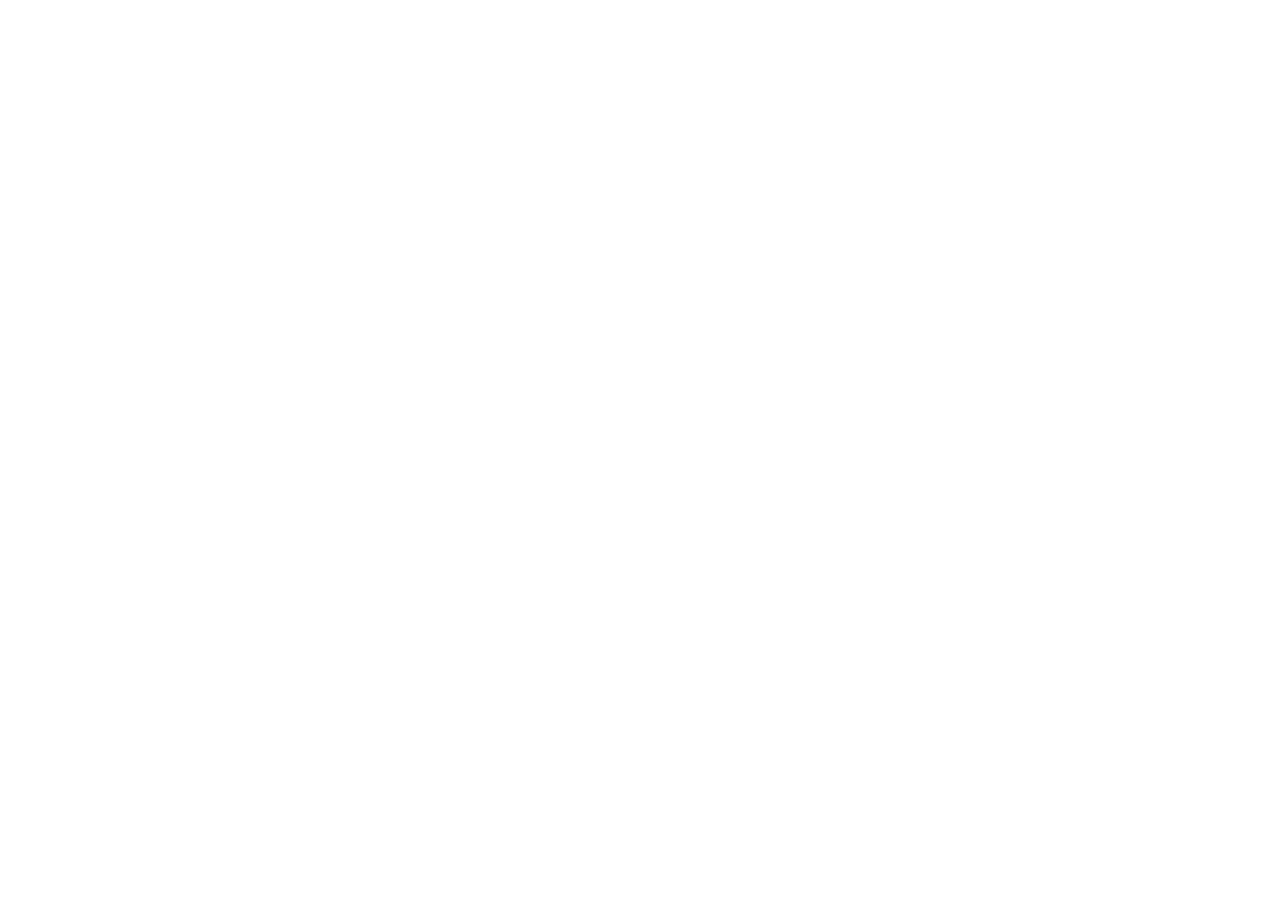
==== index.html @ 98f33b3a "first commit" ====
<!DOCTYPE html>
<html lang="en">
<head>
    <meta charset="UTF-8">
    <meta http-equiv="X-UA-Compatible" content="IE=edge">
    <meta name="viewport" content="width=device-width, initial-scale=1.0">
    <title>Document</title>
    <link rel="stylesheet" href="style.css">
</head>
<body>
    
</body>
</html>
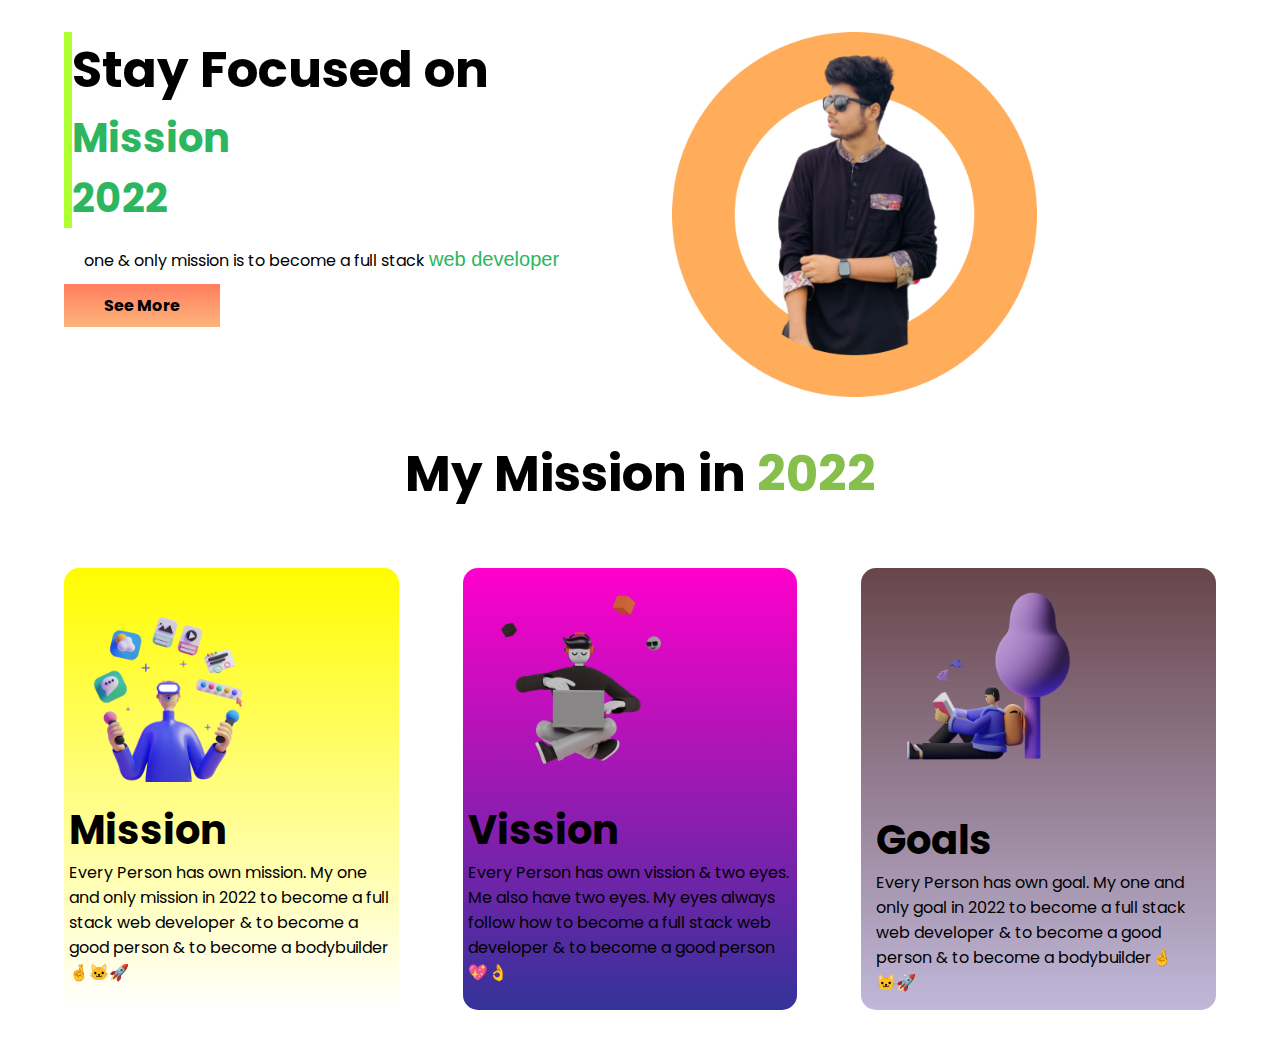
==== commit fb8ec0a9: "second step done" ====
--- a/index.html
+++ b/index.html
@@ -1,13 +1,55 @@
 <!DOCTYPE html>
 <html lang="en">
+
 <head>
     <meta charset="UTF-8">
     <meta http-equiv="X-UA-Compatible" content="IE=edge">
     <meta name="viewport" content="width=device-width, initial-scale=1.0">
     <title>Document</title>
+    <link rel="preconnect" href="https://fonts.googleapis.com">
+    <link rel="preconnect" href="https://fonts.gstatic.com" crossorigin>
+    <link href="https://fonts.googleapis.com/css2?family=Poppins:wght@200;400;500;900&display=swap" rel="stylesheet">
     <link rel="stylesheet" href="style.css">
 </head>
+
 <body>
-    
+    <section class="head">
+        <div class="head-inside">
+            <h1>Stay Focused on</h1>
+            <h2>Mission 2022</h2>
+            <p class="head-inside-1">one & only mission is to become a full stack <span class="edit">web
+                    developer</span></p>
+            <a href="#" class="see">See More</a>
+        </div>
+
+        <div class="head-inside">
+            <img src="./assignment-1-main/images/person/shape-10.png" alt="">
+        </div>
+    </section>
+
+    <h3 class="mission">My Mission in <span class="year">2022</span></h3>
+
+    <section class="body-part" >
+        <div class="box-one" id="one">
+            <img src="./images/illustrators/illustrator-1.png" alt="">
+            <h4>Mission</h4>
+            <p>Every Person has own mission. My one and only mission in 2022 to become a full stack web developer & to
+                become a good person & to become a bodybuilder🤞🐱‍🚀</p>
+        </div>
+        <div class="box-one" id="two">
+            <img src="./images/illustrators/illustrator-2.png" alt="">
+            <h4>Vission</h4>
+            <p>Every Person has own vission & two eyes. Me also have two eyes. My eyes always follow how to become a
+                full stack web developer & to become a good person💖👌</p>
+
+        </div>
+        <div class="box-one" id="three">
+            <img src="./images/illustrators/illustrator-3.png" alt="">
+            <h4>Goals</h4>
+            <p>Every Person has own goal. My one and only goal in 2022 to become a full stack web developer & to become
+                a good person & to become a bodybuilder🤞🐱‍🚀</p>
+        </div>
+    </section>
 </body>
+
 </html>--- a/style.css
+++ b/style.css
@@ -0,0 +1,107 @@
+* {
+    margin: 0;
+    padding: 0;
+    box-sizing: 0;
+    font-family: 'Poppins', sans-serif;
+}
+
+/* head section */
+
+.head {
+    display: flex;
+    padding-left: 5%;
+    margin-top: 2rem;
+    margin-bottom: 2rem;
+
+}
+
+.head-inside {
+    width: 50%;
+    text-align: justify;
+}
+
+.head-inside img {
+    width: 60%;
+}
+
+h1 {
+    font-size: 50px;
+    border-left: 8px solid greenyellow;
+}
+
+h2 {
+    font-size: 40px;
+    border-left: 8px solid greenyellow;
+    /* background-image: linear-gradient(#00c3ff,#ffff1c); */
+    width: 40%;
+    color: #2cb660;
+}
+
+.head-inside-1 {
+    padding: 20px;
+}
+
+.edit {
+    color: #2cb660;
+    font-size: 20px;
+    font-family: Verdana, Geneva, Tahoma, sans-serif;
+}
+
+.see {
+    padding: 10px 40px;
+    text-decoration: none;
+    background-image: linear-gradient(#ff7e5f, #feb47b);
+    color: black;
+    font-weight: 700;
+}
+
+/* Second Portion */
+
+.mission {
+    text-align: center;
+    font-size: 50px;
+
+}
+
+.year {
+    color: rgb(134, 191, 76);
+}
+
+.body-part {
+    display: flex;
+    gap: 4rem;
+    padding-left: 5%;
+    padding-right: 5%;
+    margin-bottom: 2rem;
+    margin-top: 3.5rem;
+}
+
+.box-one img {
+    height: 220px;
+    : ;
+}
+
+.box-one h4 {
+    font-size: 40px;
+}
+
+#one {
+    background-image: linear-gradient(#fffc00,#ffffff);
+    padding: 5px;
+    border-radius: 15px;
+    width: 50%;
+}
+
+#two {
+    background-image: linear-gradient(#ff00cc, #333399);
+    padding: 5px;
+    border-radius: 15px;
+    width: 50%;
+}
+
+#three {
+    background-image: linear-gradient(rgb(104, 69, 75), rgb(192, 184, 217));
+    padding: 15px;
+    border-radius: 15px;
+    width: 50%;
+}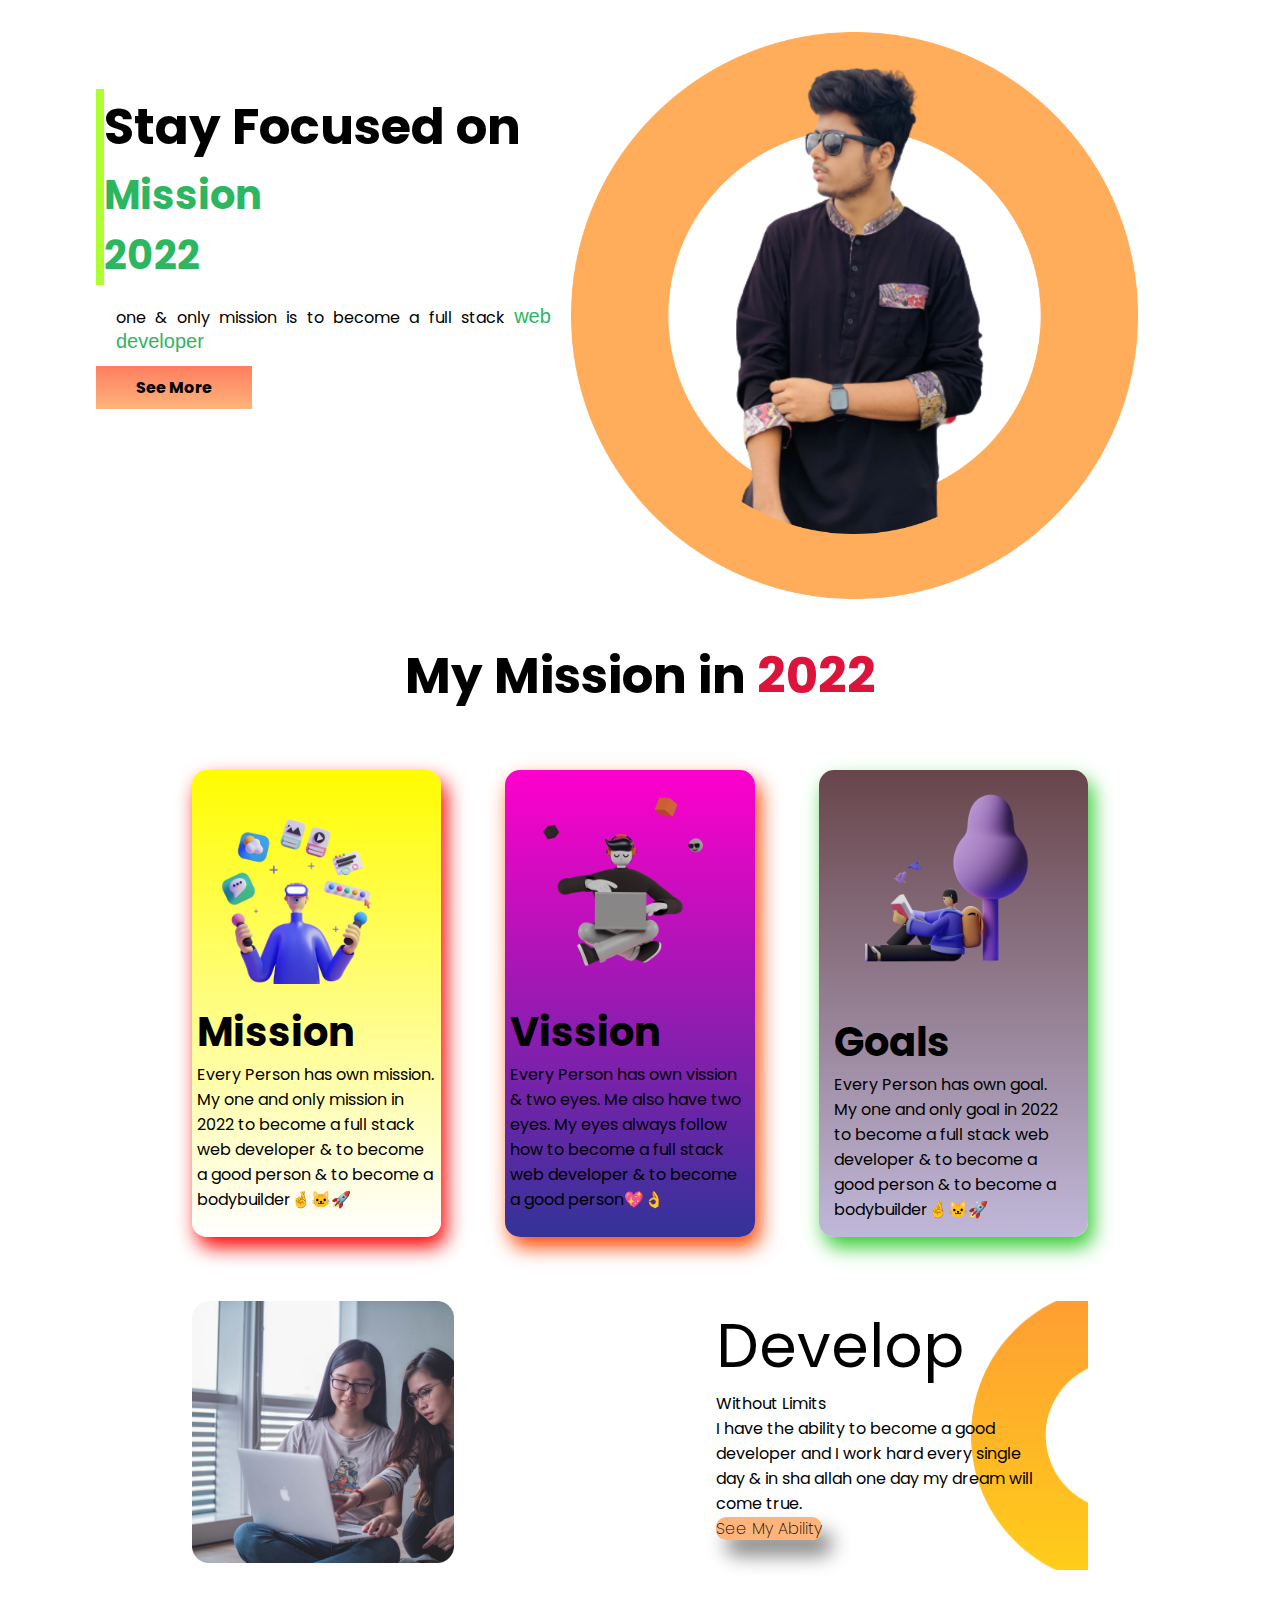
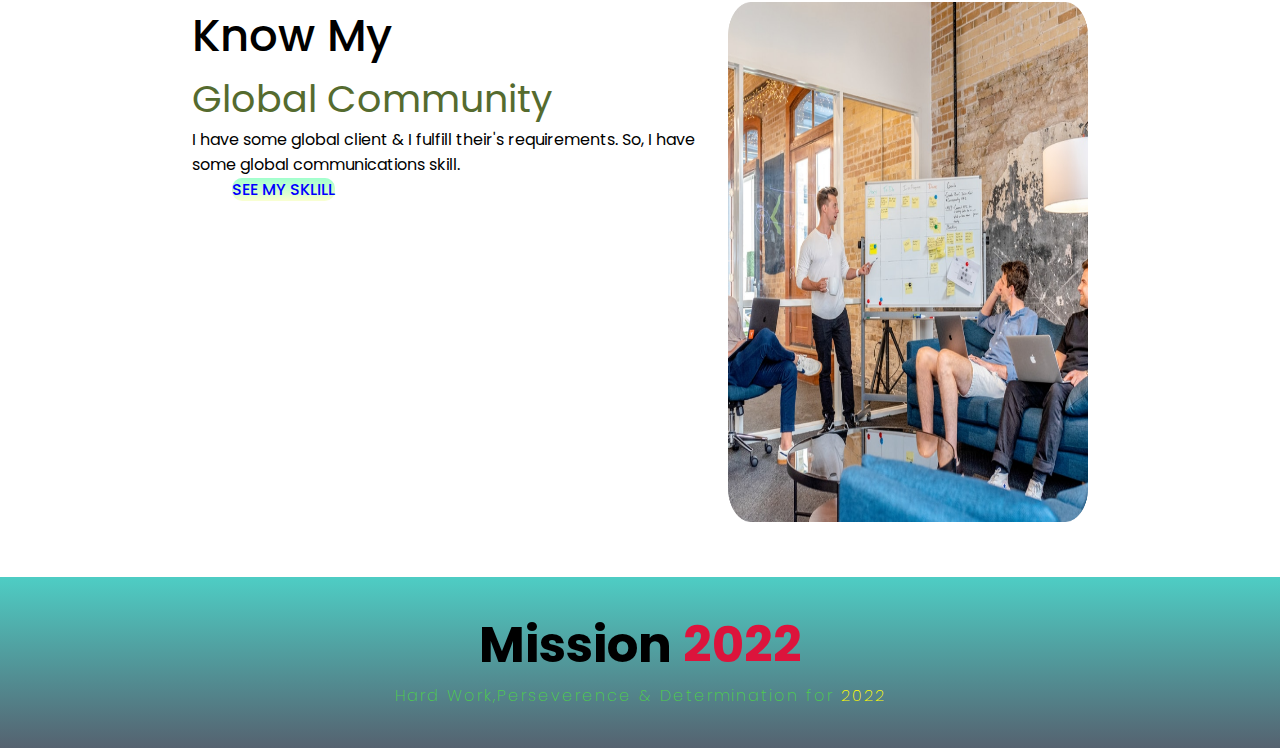
==== commit c082b6cb: "all Process Done" ====
--- a/index.html
+++ b/index.html
@@ -14,7 +14,7 @@
 
 <body>
     <section class="head">
-        <div class="head-inside">
+        <div class="head-inside-10">
             <h1>Stay Focused on</h1>
             <h2>Mission 2022</h2>
             <p class="head-inside-1">one & only mission is to become a full stack <span class="edit">web
@@ -29,7 +29,7 @@
 
     <h3 class="mission">My Mission in <span class="year">2022</span></h3>
 
-    <section class="body-part" >
+    <section class="body-part">
         <div class="box-one" id="one">
             <img src="./images/illustrators/illustrator-1.png" alt="">
             <h4>Mission</h4>
@@ -50,6 +50,40 @@
                 a good person & to become a bodybuilder🤞🐱‍🚀</p>
         </div>
     </section>
+
+    <section class="body-partII">
+        <div class="body">
+            <img src="./images/pictures/coding.png" alt="">
+        </div>
+        <div class="body-1">
+            <p class="one2">Develop</p>
+            <p>Without Limits</p>
+            <p>I have the ability to become a good developer and I work hard every single day & in sha allah one day my
+                dream will come true.</p>
+            <a href="#" class="class">See My Ability</a>
+        </div>
+    </section>
+
+    <section class="body-part-IV">
+        <div class="step-4">
+            <p class="know">Know My</p>
+            <p class="global">Global Community</p>
+            <h4 class="small">I have some global client & I fulfill their's requirements. So, I have some global
+                communications skill.</h4>
+
+            <a href="#" class="skill">SEE MY SKLILL</a>
+
+        </div>
+
+        <div class="step-4">
+            <img src="./images/pictures/project.png" alt="Team Discussion photo">
+        </div>
+    </section>
 </body>
 
+<footer>
+    <h3 class="mission">Mission <span class="year">2022</span></h3>
+    <p class="made">Hard Work,Perseverence & Determination for <span class="year-1">2022</span></p>
+</footer>
+
 </html>--- a/style.css
+++ b/style.css
@@ -15,13 +15,16 @@
 
 }
 
-.head-inside {
+.head-inside-10 {
+    margin-top: 3.54rem;
+    margin-left: 2rem;
     width: 50%;
     text-align: justify;
+
 }
 
 .head-inside img {
-    width: 60%;
+    width: 80%;
 }
 
 h1 {
@@ -63,6 +66,8 @@
 
 }
 
+
+
 .year {
     color: rgb(134, 191, 76);
 }
@@ -70,10 +75,11 @@
 .body-part {
     display: flex;
     gap: 4rem;
-    padding-left: 5%;
-    padding-right: 5%;
+    padding-left: 15%;
+
     margin-bottom: 2rem;
     margin-top: 3.5rem;
+    width: 70%;
 }
 
 .box-one img {
@@ -86,9 +92,10 @@
 }
 
 #one {
-    background-image: linear-gradient(#fffc00,#ffffff);
+    background-image: linear-gradient(#fffc00, #ffffff);
     padding: 5px;
     border-radius: 15px;
+    box-shadow: 5px 10px 20px red;
     width: 50%;
 }
 
@@ -96,6 +103,7 @@
     background-image: linear-gradient(#ff00cc, #333399);
     padding: 5px;
     border-radius: 15px;
+    box-shadow: 5px 10px 20px orangered;
     width: 50%;
 }
 
@@ -103,5 +111,110 @@
     background-image: linear-gradient(rgb(104, 69, 75), rgb(192, 184, 217));
     padding: 15px;
     border-radius: 15px;
-    width: 50%;
+    box-shadow: 5px 10px 20px limegreen;
+    width: 50%;
+}
+
+.body-partII {
+    display: flex;
+    justify-content: space-around;
+    padding-left: 15%;
+    margin-top: 4rem;
+    width: 70%;
+}
+
+.body img {
+    width: 50%;
+}
+
+.body-1 {
+    background-image: url(./images/shapes/shape-1.png);
+    background-repeat: no-repeat;
+    background-position: right;
+    padding-right: 5%;
+}
+
+.one1 {
+    font-size: 40px;
+}
+
+.one2 {
+
+    font-size: 60px;
+
+}
+
+.class{
+    text-decoration: none;
+    color: #010a05;
+    font-weight:200;
+    background-color: #feb47b;
+    border-radius: 10px;
+    box-shadow: 10px 15px 20px gray;
+}
+
+/*body-part-IV*/
+
+.body-part-IV {
+    display: flex;
+    margin-top: 2rem;
+    margin-bottom: 3rem;
+    padding-left: 15%;
+    padding-right: 5%;
+    justify-content: space-around;
+    width: 70%;
+}
+
+.know {
+    font-size: 45px;
+    font-weight: 500;
+}
+
+.global {
+    font-size: 38px;
+    color: darkolivegreen;
+
+}
+
+.small {
+    font-weight: 400;
+}
+
+.step-4 img {
+    width: 100%;
+    height: 520px;
+}
+.step-4 a{
+    margin-top: 5rem;
+}
+
+.skill{
+    text-decoration: none;
+    font-weight: 500;
+    background-image: linear-gradient(#a1ffce, #faffd1);
+    color: blue;
+    margin: 5px 40px;
+    border-radius: 10px;
+    
+}
+
+footer{
+    text-align: center;
+    background-image: linear-gradient(#4ecdc4, #556270);
+    padding-bottom: 40px;
+    padding-top: 30px;
+}
+
+.year{
+    color: crimson;
+}
+
+.year-1{
+    color: #fffc00;
+}
+
+.made{
+    color: #4ecd4e;
+    font-weight: 200;
+    letter-spacing: 2px;
 }